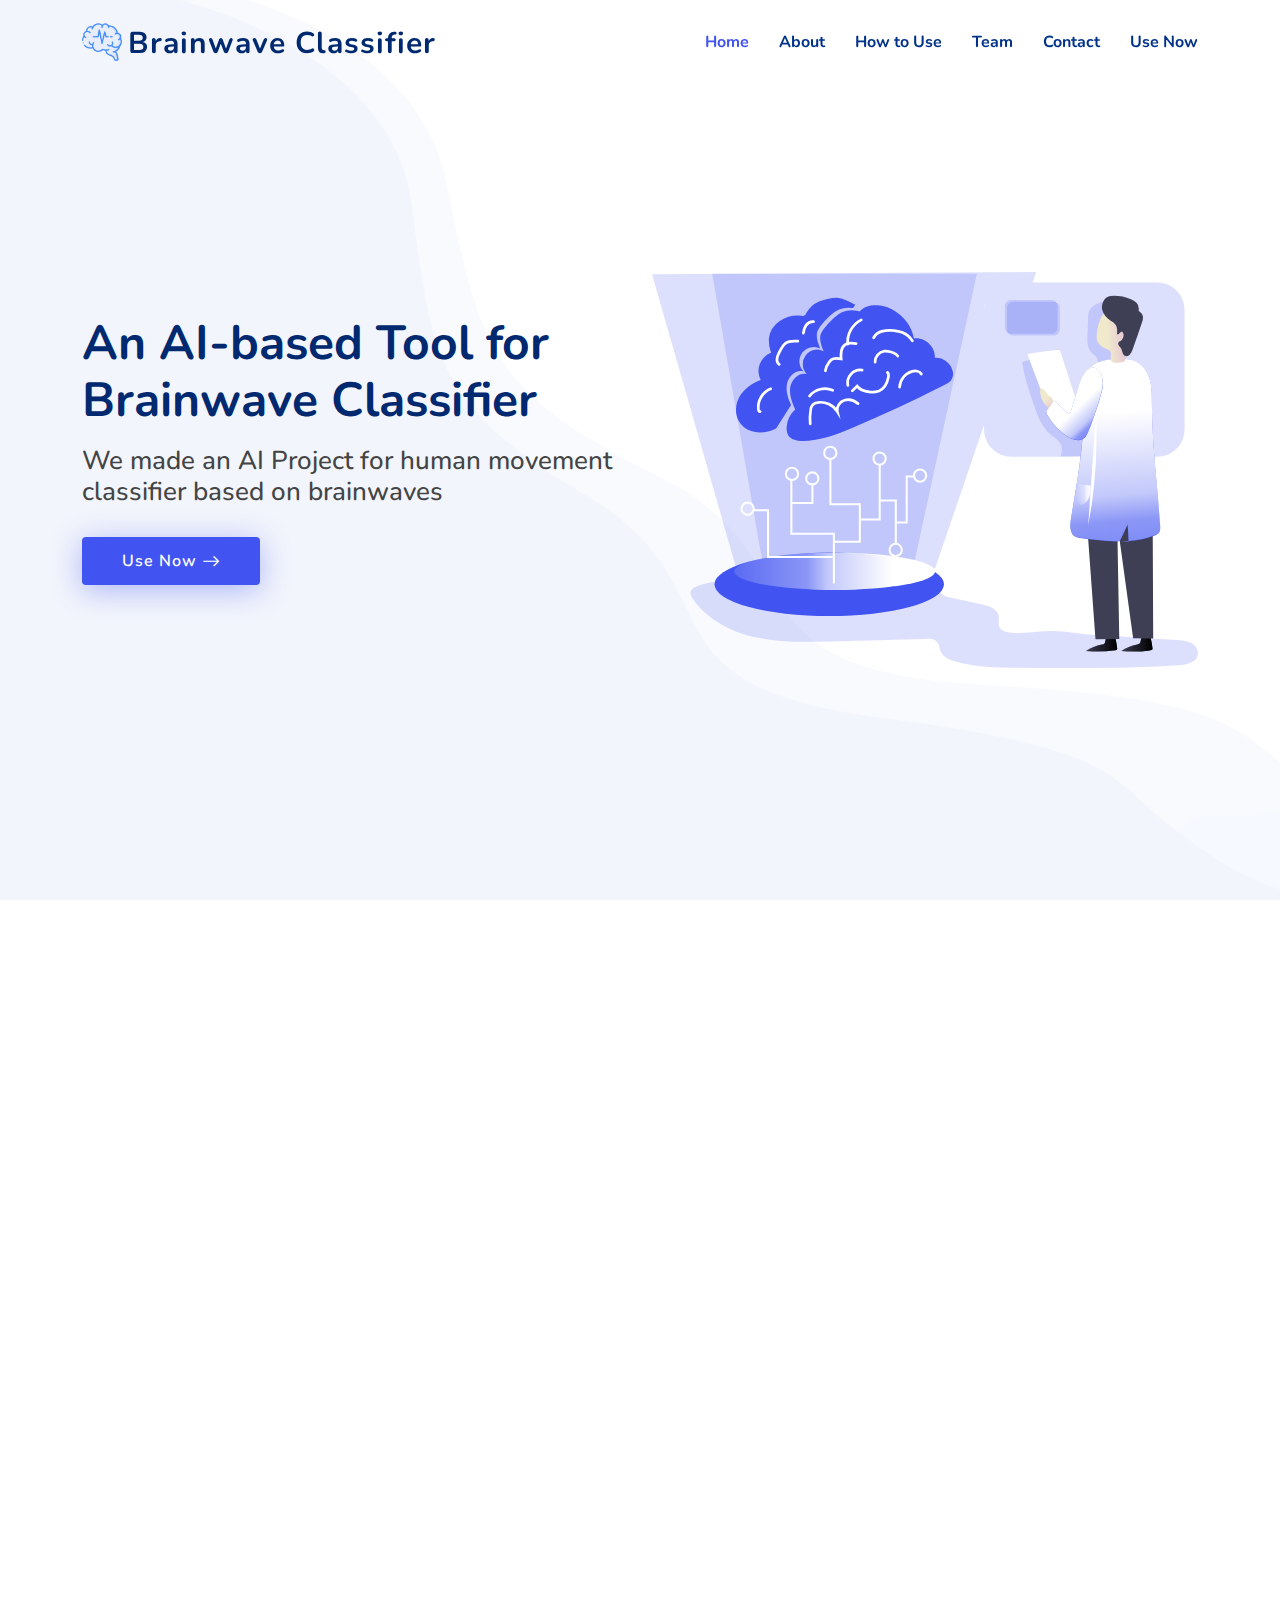
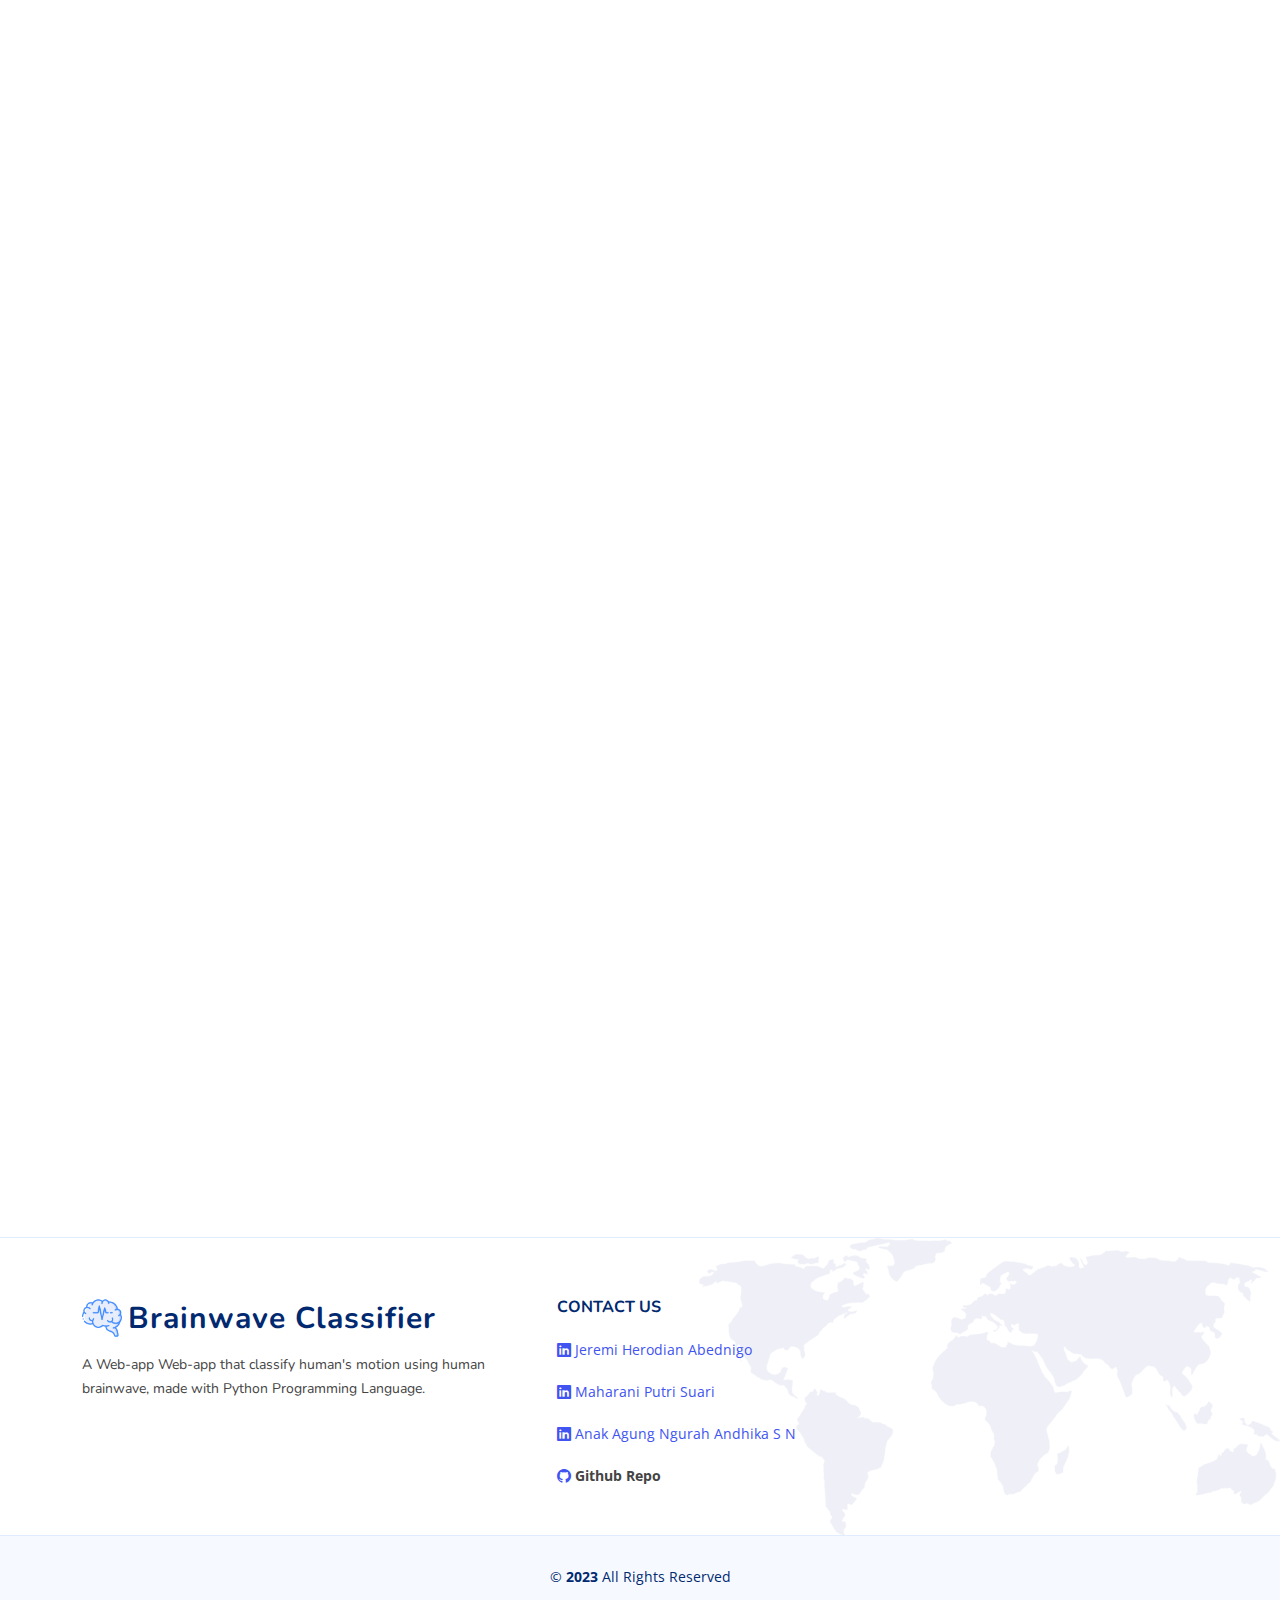
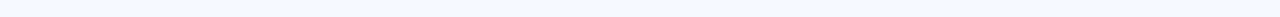
==== index.html @ 7f83a016 "update1" ====
<!DOCTYPE html>
<html lang="en">

<head>
  <meta charset="utf-8">
  <meta content="width=device-width, initial-scale=1.0" name="viewport">

  <title>Brainwave Classifier</title>
  <meta content="" name="description">
  <meta content="" name="keywords">

  <!-- Favicons -->
  <link href="assets/img/brain.png" rel="icon">
  <link href="assets/img/apple-touch-icon.png" rel="apple-touch-icon">

  <!-- Google Fonts -->
  <link href="https://fonts.googleapis.com/css?family=Open+Sans:300,300i,400,400i,600,600i,700,700i|Nunito:300,300i,400,400i,600,600i,700,700i|Poppins:300,300i,400,400i,500,500i,600,600i,700,700i" rel="stylesheet">

  <!-- Vendor CSS Files -->
  <link href="assets/vendor/aos/aos.css" rel="stylesheet">
  <link href="assets/vendor/bootstrap/css/bootstrap.min.css" rel="stylesheet">
  <link href="assets/vendor/bootstrap-icons/bootstrap-icons.css" rel="stylesheet">
  <link href="assets/vendor/glightbox/css/glightbox.min.css" rel="stylesheet">
  <link href="assets/vendor/remixicon/remixicon.css" rel="stylesheet">
  <link href="assets/vendor/swiper/swiper-bundle.min.css" rel="stylesheet">

  <!-- Template Main CSS File -->
  <link href="assets/css/style.css" rel="stylesheet">
</head>

<body>

  <!-- ======= Header ======= -->
  <header id="header" class="header fixed-top">
    <div class="container-fluid container-xl d-flex align-items-center justify-content-between">

      <a href="index.html" class="logo d-flex align-items-center">
        <img src="assets/img/brain.png" alt="">
        <span>Brainwave Classifier</span>
      </a>

      <nav id="navbar" class="navbar">
        <ul>
          <li><a class="nav-link scrollto active" href="#hero">Home</a></li>
          <li><a class="nav-link scrollto" href="#about">About</a></li>
          <li><a class="nav-link scrollto" href="#howtouse">How to Use</a></li>
          <li><a class="nav-link scrollto" href="#team">Team</a></li>
          <li><a class="nav-link scrollto" href="#footer">Contact</a></li>
          <li><a class="nav-link" href="tools.html">Use Now</a></li>
        </ul>
        <i class="bi bi-list mobile-nav-toggle"></i>
      </nav><!-- .navbar -->

    </div>
  </header><!-- End Header -->

  <!-- ======= Hero Section ======= -->
  <section id="hero" class="hero d-flex align-items-center">

    <div class="container">
      <div class="row">
        <div class="col-lg-6 d-flex flex-column justify-content-center">
          <h1 data-aos="fade-up">An AI-based Tool for Brainwave Classifier</h1>
          <h2 data-aos="fade-up" data-aos-delay="400">We made an AI Project for human movement classifier based on brainwaves </h2>
          <div data-aos="fade-up" data-aos-delay="600">
            <div class="text-center text-lg-start">
              <a href="tools.html" class="btn-get-started scrollto d-inline-flex align-items-center justify-content-center align-self-center">
                <span>Use Now</span>
                <i class="bi bi-arrow-right"></i>
              </a>
            </div>
          </div>
        </div>
        <div class="col-lg-6 hero-img" data-aos="zoom-out" data-aos-delay="200">
          <img src="assets/img/landingpage1.svg" class="img-fluid pt-3 mt-4" alt="brainwaveClassifier">
        </div>
      </div>
    </div>

  </section><!-- End Hero -->

  <main id="main">
    <!-- ======= About Section ======= -->
    <section id="about" class="about">

      <div class="container" data-aos="fade-up">
        <div class="row gx-0">

          <div class="col-lg-6 d-flex flex-column justify-content-center" data-aos="fade-up" data-aos-delay="200">
            <div class="content">
              <h3>What We Have Made?</h3>
              <h2>Klasifikasi Gerakan Manusia dari Gelombang Sinyal Otak</h2>
              <p>
                Dengan menggunakan teknologi Convolutional Neural Network (CNN) dan bahasa pemrograman Python, kami menciptakan 
                Web-app untuk memahami berbagai gerakan manusia, mulai dari posisi diam hingga gerakan membuka dan menutup satu atau dua tangan. Teknologi CNN memungkinkan kami untuk melatih model yang cerdas dan responsif, 
                memberikan pengalaman yang lebih baik dalam mendeteksi dan merespons gerakan manusia secara real-time.Dengan antarmuka yang intuitif, Anda dapat dengan mudah berinteraksi dengan web-app kami dan mengalami kecanggihan teknologi klasifikasi gelombang otak. 
              </p>
            </div>
          </div>

          <div class="col-lg-6 d-flex align-items-center" data-aos="zoom-out" data-aos-delay="200">
            <img src="assets/img/aboutus.jpg" class="img-fluid" alt="">
          </div>

        </div>
      </div>

    </section><!-- End About Section -->

    <!-- ======= Features Section ======= 
    <section id="features" class="features">

      <div class="container" data-aos="fade-up">

        <header class="section-header">
          <p>Features</p>
        </header>

        <div class="row">

          <div class="col-lg-6">
            <img src="assets/img/features.png" class="img-fluid" alt="">
          </div>

          <div class="col-lg-6 mt-5 mt-lg-0 d-flex">
            <div class="row align-self-center gy-4">

              <div class="col-md-6" data-aos="zoom-out" data-aos-delay="200">
                <div class="feature-box d-flex align-items-center">
                  <i class="bi bi-check"></i>
                  <h3>Eos aspernatur rem</h3>
                </div>
              </div>

              <div class="col-md-6" data-aos="zoom-out" data-aos-delay="300">
                <div class="feature-box d-flex align-items-center">
                  <i class="bi bi-check"></i>
                  <h3>Facilis neque ipsa</h3>
                </div>
              </div>

              <div class="col-md-6" data-aos="zoom-out" data-aos-delay="400">
                <div class="feature-box d-flex align-items-center">
                  <i class="bi bi-check"></i>
                  <h3>Volup amet voluptas</h3>
                </div>
              </div>

              <div class="col-md-6" data-aos="zoom-out" data-aos-delay="500">
                <div class="feature-box d-flex align-items-center">
                  <i class="bi bi-check"></i>
                  <h3>Rerum omnis sint</h3>
                </div>
              </div>

              <div class="col-md-6" data-aos="zoom-out" data-aos-delay="600">
                <div class="feature-box d-flex align-items-center">
                  <i class="bi bi-check"></i>
                  <h3>Alias possimus</h3>
                </div>
              </div>

              <div class="col-md-6" data-aos="zoom-out" data-aos-delay="700">
                <div class="feature-box d-flex align-items-center">
                  <i class="bi bi-check"></i>
                  <h3>Repellendus mollitia</h3>
                </div>
              </div>

            </div>
          </div>
    </section>
-->
    <!-- How to Use  -->
    <section id="howtouse" class="howtouse">
        <div class="row feature-icons" data-aos="fade-up">

          <header class="section-header" data-aos="fade-left" data-aos-delay="50">
            <p>How To Use</p>
          </header>

            <div class="col-xl-4 text-center" data-aos="fade-right" data-aos-delay="100">
              <img src="assets/img/howtouse.svg" class="img-fluid p-4" alt="">
            </div>
            <div class="col-xl-7 d-flex content">
              <div class="row align-self-center gy-4">
                <div class="col-md-6 icon-box" data-aos="fade-up">
                    <h4>1. Siapkan File EDF</h4>
                    <p>Consequuntur sunt aut quasi enim aliquam quae harum pariatur laboris nisi ut aliquip</p>
                </div>

                <div class="col-md-6 icon-box" data-aos="fade-up">
                  <h4>2. Corporis voluptates sit</h4>
                  <p>Consequuntur sunt aut quasi enim aliquam quae harum pariatur laboris nisi ut aliquip</p>
              </div>

                <div class="col-md-6 icon-box" data-aos="fade-up" data-aos-delay="200">
                  <div>
                    <h4>3. Labore consequatur</h4>
                    <p>Aut suscipit aut cum nemo deleniti aut omnis. Doloribus ut maiores omnis facere</p>
                  </div>
                </div>

                <div class="col-md-6 icon-box" data-aos="fade-up" data-aos-delay="300">
                  <div>
                    <h4>4. Beatae veritatis</h4>
                    <p>Expedita veritatis consequuntur nihil tempore laudantium vitae denat pacta</p>
                  </div>
                </div>

                <div class="col-md-6 icon-box" data-aos="fade-up" data-aos-delay="400">
                  <div>
                    <h4>5. Molestiae dolor</h4>
                    <p>Et fuga et deserunt et enim. Dolorem architecto ratione tensa raptor marte</p>
                  </div>
                </div>

                <div class="col-md-6 icon-box" data-aos="fade-up" data-aos-delay="500">
                  <div>
                    <h4>6. Explicabo consectetur</h4>
                    <p>Est autem dicta beatae suscipit. Sint veritatis et sit quasi ab aut inventore</p>
                  </div>
                </div>

              </div>
            </div>

          </div>

        </div>
      </div>
</section>


    <!-- ======= Team Section ======= -->
    <section id="team" class="team">

      <div class="container" data-aos="fade-up">

        <header class="section-header">
          <p>Team Member</p>
        </header>

        <div class="row">

          <div class="col-lg-4 col-md-6 d-flex align-items-stretch" data-aos="fade-up" data-aos-delay="100">
            <div class="member">
              <div class="member-img">
                <img src="assets/img/team/jeremi.jpeg" class="img-fluid" alt="">
                <div class="social">
                  <a href="https://github.com/Jrhero14"><i class="bi bi-github"></i></a>
                  <a href="https://www.linkedin.com/in/jeremiheroabed/"><i class="bi bi-linkedin"></i></a>
                </div>
              </div>
              <div class="member-info">
                <h4>Jeremi Herodian Abednigo</h4>
                <span>2008561042</span>
                <p>Velit aut quia fugit et et. Dolorum ea voluptate vel tempore tenetur ipsa quae aut. Ipsum exercitationem iure minima enim corporis et voluptate.</p>
              </div>
            </div>
          </div>

          <div class="col-lg-4 col-md-6 d-flex align-items-stretch" data-aos="fade-up" data-aos-delay="200">
            <div class="member">
              <div class="member-img">
                <img src="assets/img/team/putri.png" class="img-fluid" alt="">
                <div class="social">
                  <a href="https://github.com/psummerxzy"><i class="bi bi-github"></i></a>
                  <a href="https://www.linkedin.com/in/putrisuari/"><i class="bi bi-linkedin"></i></a>
                </div>
              </div>
              <div class="member-info">
                <h4>Maharani Putri Suari</h4>
                <span>2008561058</span>
                <p>Quo esse repellendus quia id. Est eum et accusantium pariatur fugit nihil minima suscipit corporis. Voluptate sed quas reiciendis animi neque sapiente.</p>
              </div>
            </div>
          </div>

          <div class="col-lg-4 col-md-6 d-flex align-items-stretch" data-aos="fade-up" data-aos-delay="300">
            <div class="member">
              <div class="member-img">
                <img src="assets/img/team/gungendik.png" class="img-fluid" alt="">
                <div class="social">
                  <a href=""><i class="bi bi-github"></i></a>
                  <a href=""><i class="bi bi-linkedin"></i></a>
                </div>
              </div>
              <div class="member-info">
                <h4>Anak Agung Ngurah Andhika S N</h4>
                <span>2008561077</span>
                <p>Vero omnis enim consequatur. Voluptas consectetur unde qui molestiae deserunt. Voluptates enim aut architecto porro aspernatur molestiae modi.</p>
              </div>
            </div>
          </div>

        </div>

      </div>

    </section><!-- End Team Section -->


  </main><!-- End #main -->

  <!-- ======= Footer ======= -->
  <footer id="footer" class="footer">
    <div class="footer-top">
      <div class="container">
        <div class="row gy-4">
          <div class="col-lg-5 col-md-12 footer-info">
            <a href="index.html" class="logo d-flex align-items-center">
              <img src="assets/img/brain.png" alt="">
              <span>Brainwave Classifier</span>
            </a>
            <p>A Web-app Web-app that classify human's motion using human brainwave, made with Python Programming Language.</p>
          </div>

          <div class="col-lg-3 col-md-12 footer-contact text-center text-md-start">
            <h4>Contact Us</h4>
            <p>
              <a href="#" class="linkedin"><i class="bi bi-linkedin"></i> Jeremi Herodian Abednigo </a>
              <br>
            </p>

            <p>
              <a href="https://www.linkedin.com/in/putrisuari/" class="linkedin"><i class="bi bi-linkedin"></i> Maharani Putri Suari</a>
            </p>
            <p>
              <a href="#" class="linkedin"><i class="bi bi-linkedin"></i> Anak Agung Ngurah Andhika S N</a>
            </p>
            <p>
              <a href="#" class="linkedin"><i class="bi bi-github"></i></a>
              <strong>Github Repo</strong><br>
            </p>
          </div>

            <!-- Google Map -->
            <div class="map-responsive col-lg-3 col-md-12 footer-contact text-center text-md-start">
              <iframe src="https://www.google.com/maps/embed?pb=!1m14!1m8!1m3!1d1979.8272329359844!2d115.1706926!3d-8.7993579!3m2!1i1024!2i768!4f13.1!3m3!1m2!1s0x2dd244bc3acab8d9%3A0x7fba454d24527b74!2sFakultas%20Matematika%20dan%20Ilmu%20Pengetahuan%20Alam!5e0!3m2!1sen!2sid!4v1631794771207!5m2!1sen!2sid" width="400" height="200" style="border:0;" allowfullscreen="" loading="lazy"></iframe>
            </div>

          </div>


        </div>

        </div>
      </div>
    </div>

    <div class="container">
      <div class="copyright">
        &copy; <strong><span>2023</span></strong> All Rights Reserved
      </div>
    </div>
  </footer>
  
  <!-- End Footer -->

  <a href="#" class="back-to-top d-flex align-items-center justify-content-center"><i class="bi bi-arrow-up-short"></i></a>

  <!-- Vendor JS Files -->
  <script src="assets/vendor/purecounter/purecounter_vanilla.js"></script>
  <script src="assets/vendor/aos/aos.js"></script>
  <script src="assets/vendor/bootstrap/js/bootstrap.bundle.min.js"></script>
  <script src="assets/vendor/glightbox/js/glightbox.min.js"></script>
  <script src="assets/vendor/isotope-layout/isotope.pkgd.min.js"></script>
  <script src="assets/vendor/swiper/swiper-bundle.min.js"></script>
  <script src="assets/vendor/php-email-form/validate.js"></script>

  <!-- Template Main JS File -->
  <script src="assets/js/main.js"></script>

</body>

</html>
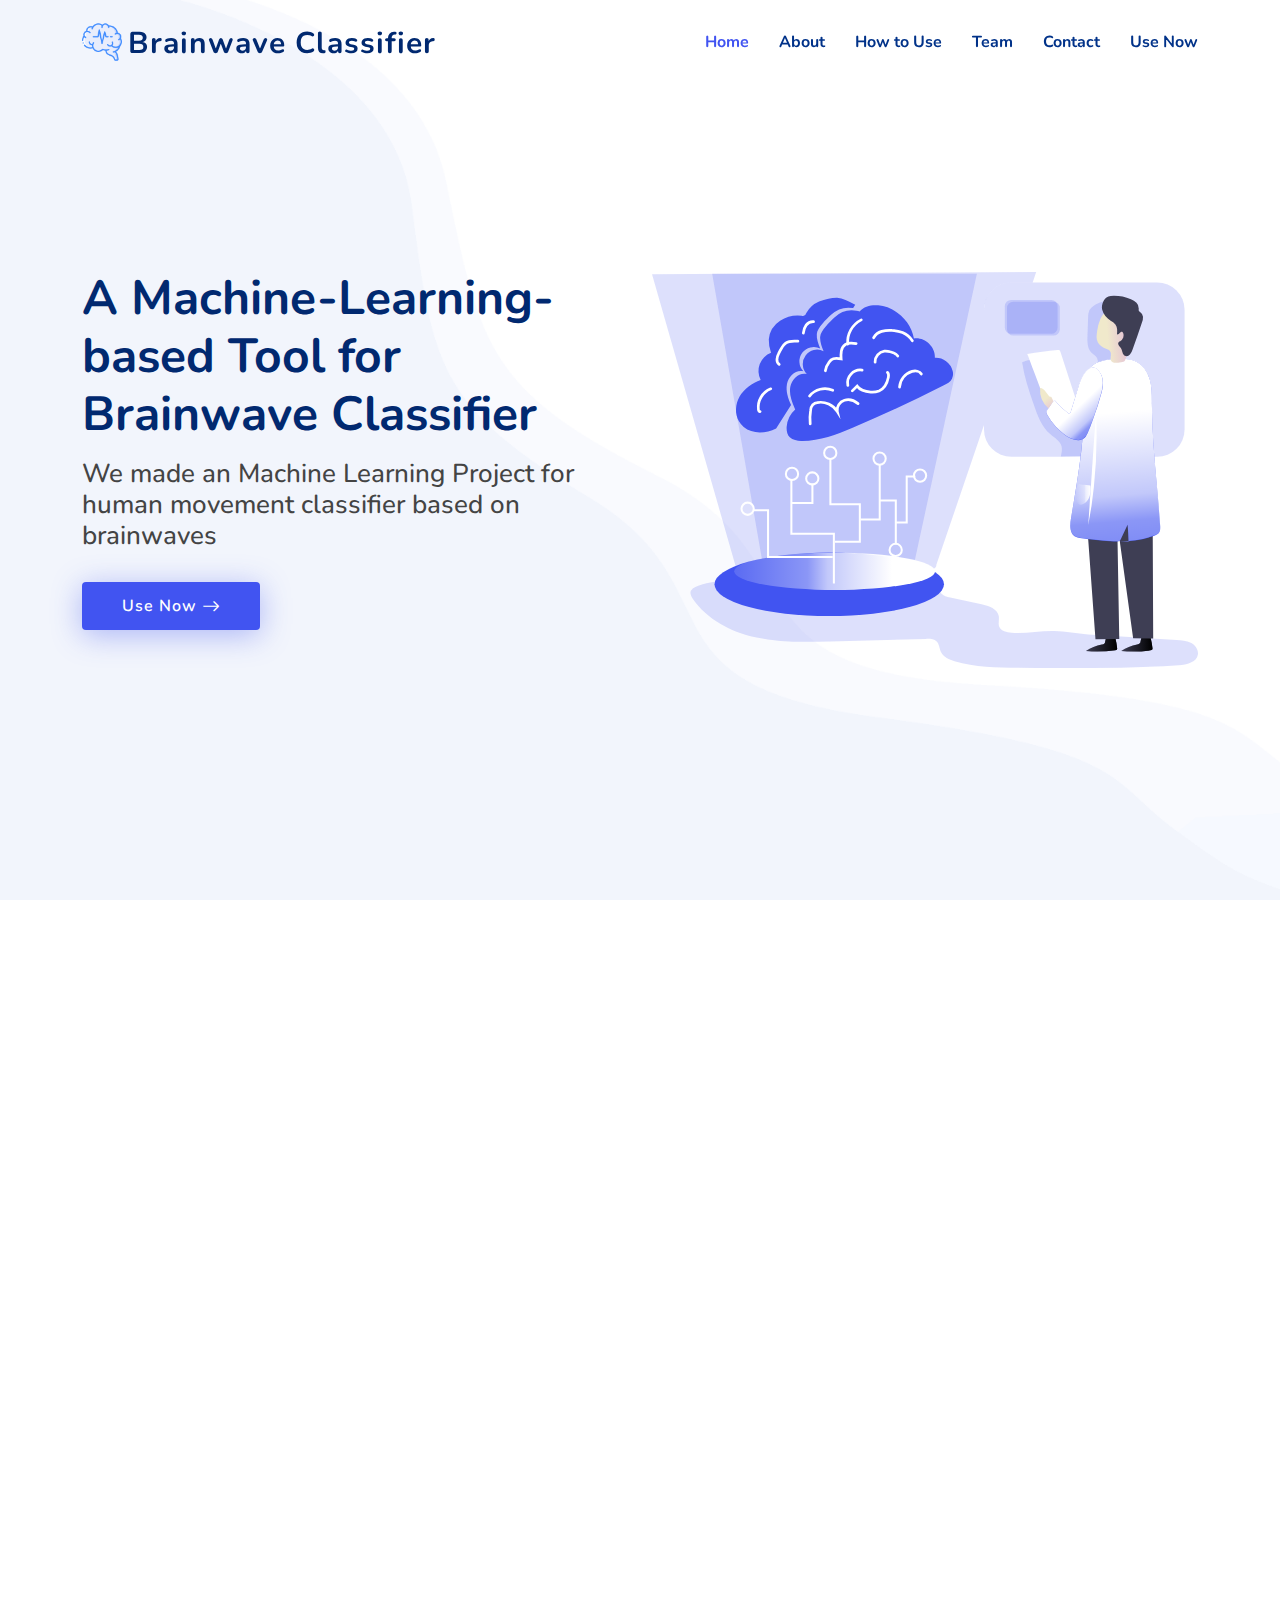
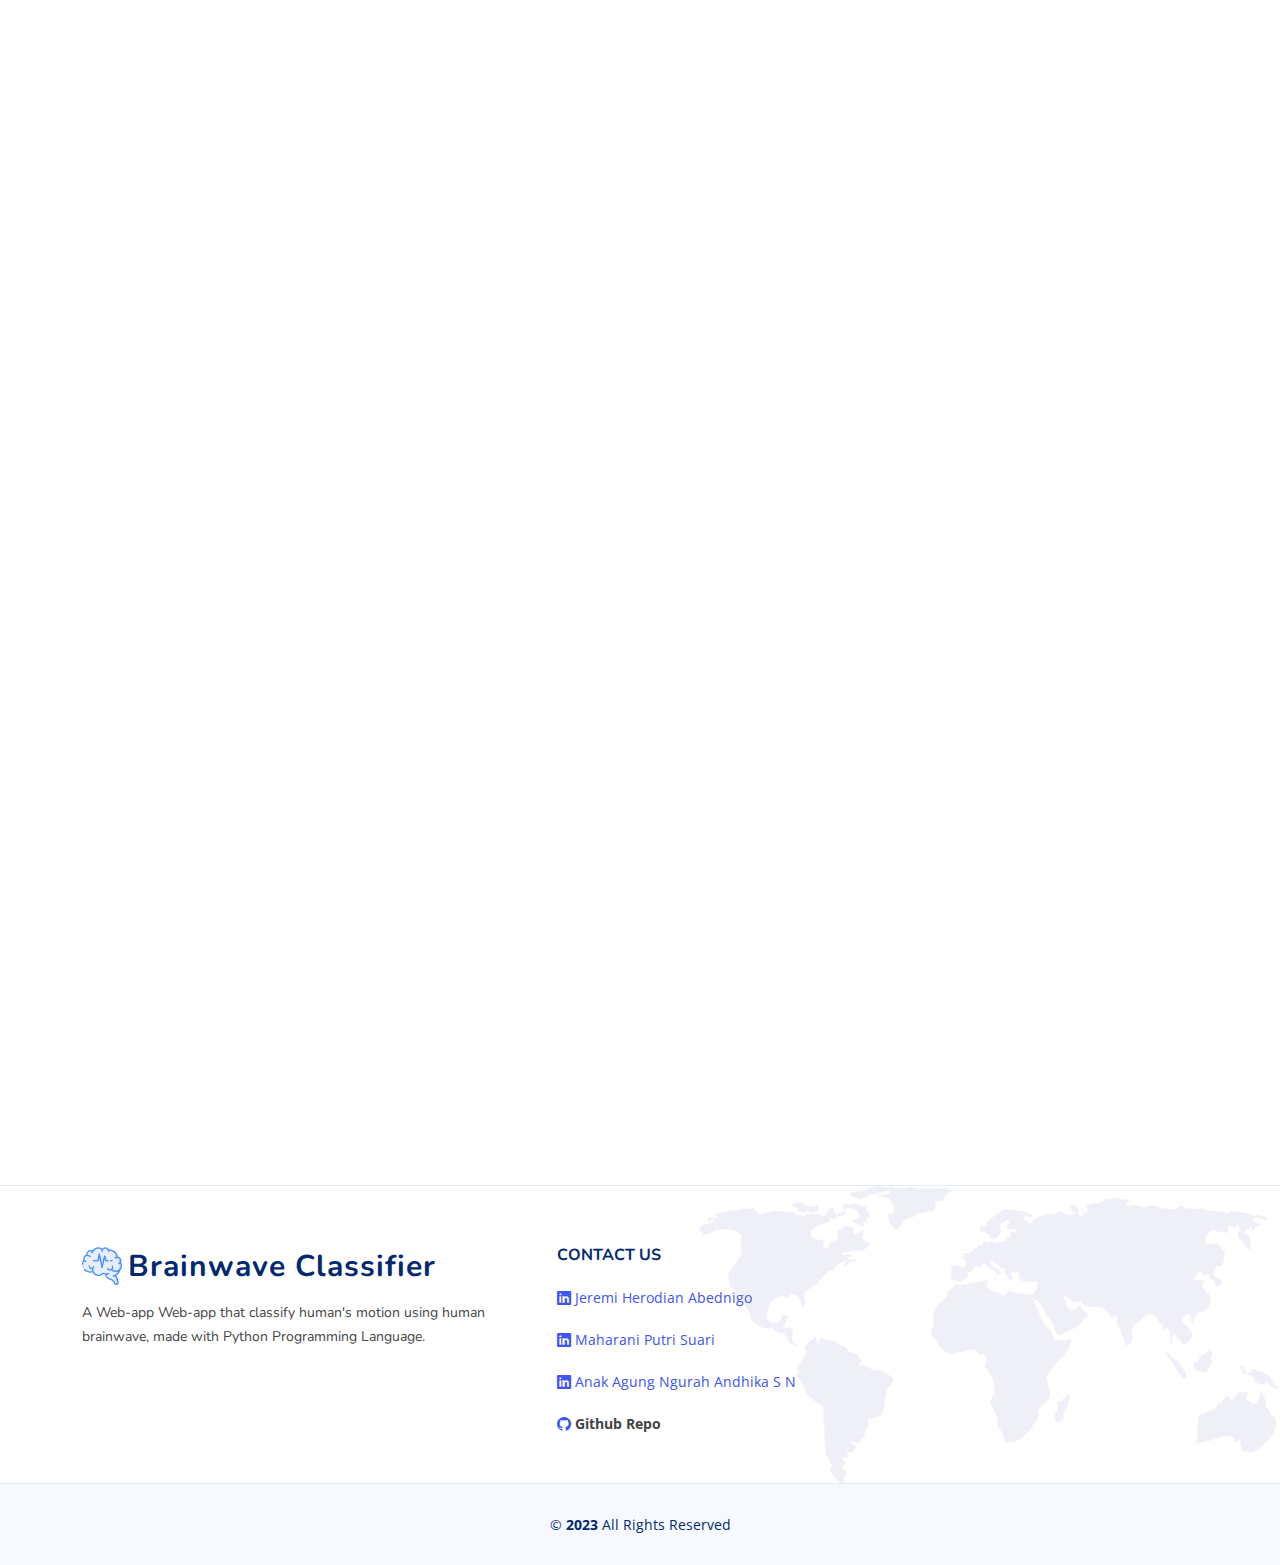
==== commit 253b96c4: "update3" ====
--- a/index.html
+++ b/index.html
@@ -60,8 +60,8 @@
     <div class="container">
       <div class="row">
         <div class="col-lg-6 d-flex flex-column justify-content-center">
-          <h1 data-aos="fade-up">An AI-based Tool for Brainwave Classifier</h1>
-          <h2 data-aos="fade-up" data-aos-delay="400">We made an AI Project for human movement classifier based on brainwaves </h2>
+          <h1 data-aos="fade-up">A Machine-Learning-based Tool for Brainwave Classifier</h1>
+          <h2 data-aos="fade-up" data-aos-delay="400">We made an Machine Learning Project for human movement classifier based on brainwaves </h2>
           <div data-aos="fade-up" data-aos-delay="600">
             <div class="text-center text-lg-start">
               <a href="tools.html" class="btn-get-started scrollto d-inline-flex align-items-center justify-content-center align-self-center">
@@ -92,7 +92,7 @@
               <h2>Klasifikasi Gerakan Manusia dari Gelombang Sinyal Otak</h2>
               <p>
                 Dengan menggunakan teknologi Convolutional Neural Network (CNN) dan bahasa pemrograman Python, kami menciptakan 
-                Web-app untuk memahami berbagai gerakan manusia, mulai dari posisi diam hingga gerakan membuka dan menutup satu atau dua tangan. Teknologi CNN memungkinkan kami untuk melatih model yang cerdas dan responsif, 
+                Web-app untuk memahami berbagai gerakan manusia, yaitu posisi rest dan keinginan menggerakkan tangan. Teknologi CNN memungkinkan kami untuk melatih model yang cerdas dan responsif, 
                 memberikan pengalaman yang lebih baik dalam mendeteksi dan merespons gerakan manusia secara real-time.Dengan antarmuka yang intuitif, Anda dapat dengan mudah berinteraksi dengan web-app kami dan mengalami kecanggihan teknologi klasifikasi gelombang otak. 
               </p>
             </div>
@@ -185,40 +185,40 @@
             <div class="col-xl-7 d-flex content">
               <div class="row align-self-center gy-4">
                 <div class="col-md-6 icon-box" data-aos="fade-up">
-                    <h4>1. Siapkan File EDF</h4>
-                    <p>Consequuntur sunt aut quasi enim aliquam quae harum pariatur laboris nisi ut aliquip</p>
+                    <h4>1. Siapkan File Brainwave Image</h4>
+                    <p>Ini adalah persyaratan file yang dapat diklasifikasi oleh model kami</p>
                 </div>
 
                 <div class="col-md-6 icon-box" data-aos="fade-up">
-                  <h4>2. Corporis voluptates sit</h4>
-                  <p>Consequuntur sunt aut quasi enim aliquam quae harum pariatur laboris nisi ut aliquip</p>
+                  <h4>2. Unggah File Brainwave Image</h4>
+                  <p>Unggah sebuah file Brainwave Image yang ingin diklasifikasikan</p>
               </div>
 
                 <div class="col-md-6 icon-box" data-aos="fade-up" data-aos-delay="200">
                   <div>
-                    <h4>3. Labore consequatur</h4>
-                    <p>Aut suscipit aut cum nemo deleniti aut omnis. Doloribus ut maiores omnis facere</p>
+                    <h4>3. Klik Tombol "Start"</h4>
+                    <p>Setelah File berhasil diunggah, klik "Start" untuk mulai klasifikasi</p>
                   </div>
                 </div>
 
                 <div class="col-md-6 icon-box" data-aos="fade-up" data-aos-delay="300">
                   <div>
-                    <h4>4. Beatae veritatis</h4>
-                    <p>Expedita veritatis consequuntur nihil tempore laudantium vitae denat pacta</p>
+                    <h4>4. Tunggu Hasilnya</h4>
+                    <p>Proses ini mungkin akan memakan waktu...</p>
                   </div>
                 </div>
 
                 <div class="col-md-6 icon-box" data-aos="fade-up" data-aos-delay="400">
                   <div>
-                    <h4>5. Molestiae dolor</h4>
-                    <p>Et fuga et deserunt et enim. Dolorem architecto ratione tensa raptor marte</p>
+                    <h4>5. Hasil ditampilkan</h4>
+                    <p>Hasil Klasifikasi dari file Brainwave Image akan disajikan berdasarkan pelatihan yang telah dilakukan model kami</p>
                   </div>
                 </div>
 
                 <div class="col-md-6 icon-box" data-aos="fade-up" data-aos-delay="500">
                   <div>
-                    <h4>6. Explicabo consectetur</h4>
-                    <p>Est autem dicta beatae suscipit. Sint veritatis et sit quasi ab aut inventore</p>
+                    <h4>6. Ulangi atau Selesai</h4>
+                    <p>Anda bisa mengulangi lagi dengan menggunakan file baru dengan tombol "Try Again" ataupun selesai.</p>
                   </div>
                 </div>
 
@@ -255,7 +255,7 @@
               <div class="member-info">
                 <h4>Jeremi Herodian Abednigo</h4>
                 <span>2008561042</span>
-                <p>Velit aut quia fugit et et. Dolorum ea voluptate vel tempore tenetur ipsa quae aut. Ipsum exercitationem iure minima enim corporis et voluptate.</p>
+                <p>Back-end Developer; connects the ML model with the Front-end using Django Framework</p>
               </div>
             </div>
           </div>
@@ -272,7 +272,7 @@
               <div class="member-info">
                 <h4>Maharani Putri Suari</h4>
                 <span>2008561058</span>
-                <p>Quo esse repellendus quia id. Est eum et accusantium pariatur fugit nihil minima suscipit corporis. Voluptate sed quas reiciendis animi neque sapiente.</p>
+                <p>Front-end Developer; Create the Front-end Using Bootstrap 5 Framework and Javascript</p>
               </div>
             </div>
           </div>
@@ -289,7 +289,7 @@
               <div class="member-info">
                 <h4>Anak Agung Ngurah Andhika S N</h4>
                 <span>2008561077</span>
-                <p>Vero omnis enim consequatur. Voluptas consectetur unde qui molestiae deserunt. Voluptates enim aut architecto porro aspernatur molestiae modi.</p>
+                <p>Machine Learning Engineer; makes the model for brainwave classifier using Python</p>
               </div>
             </div>
           </div>
